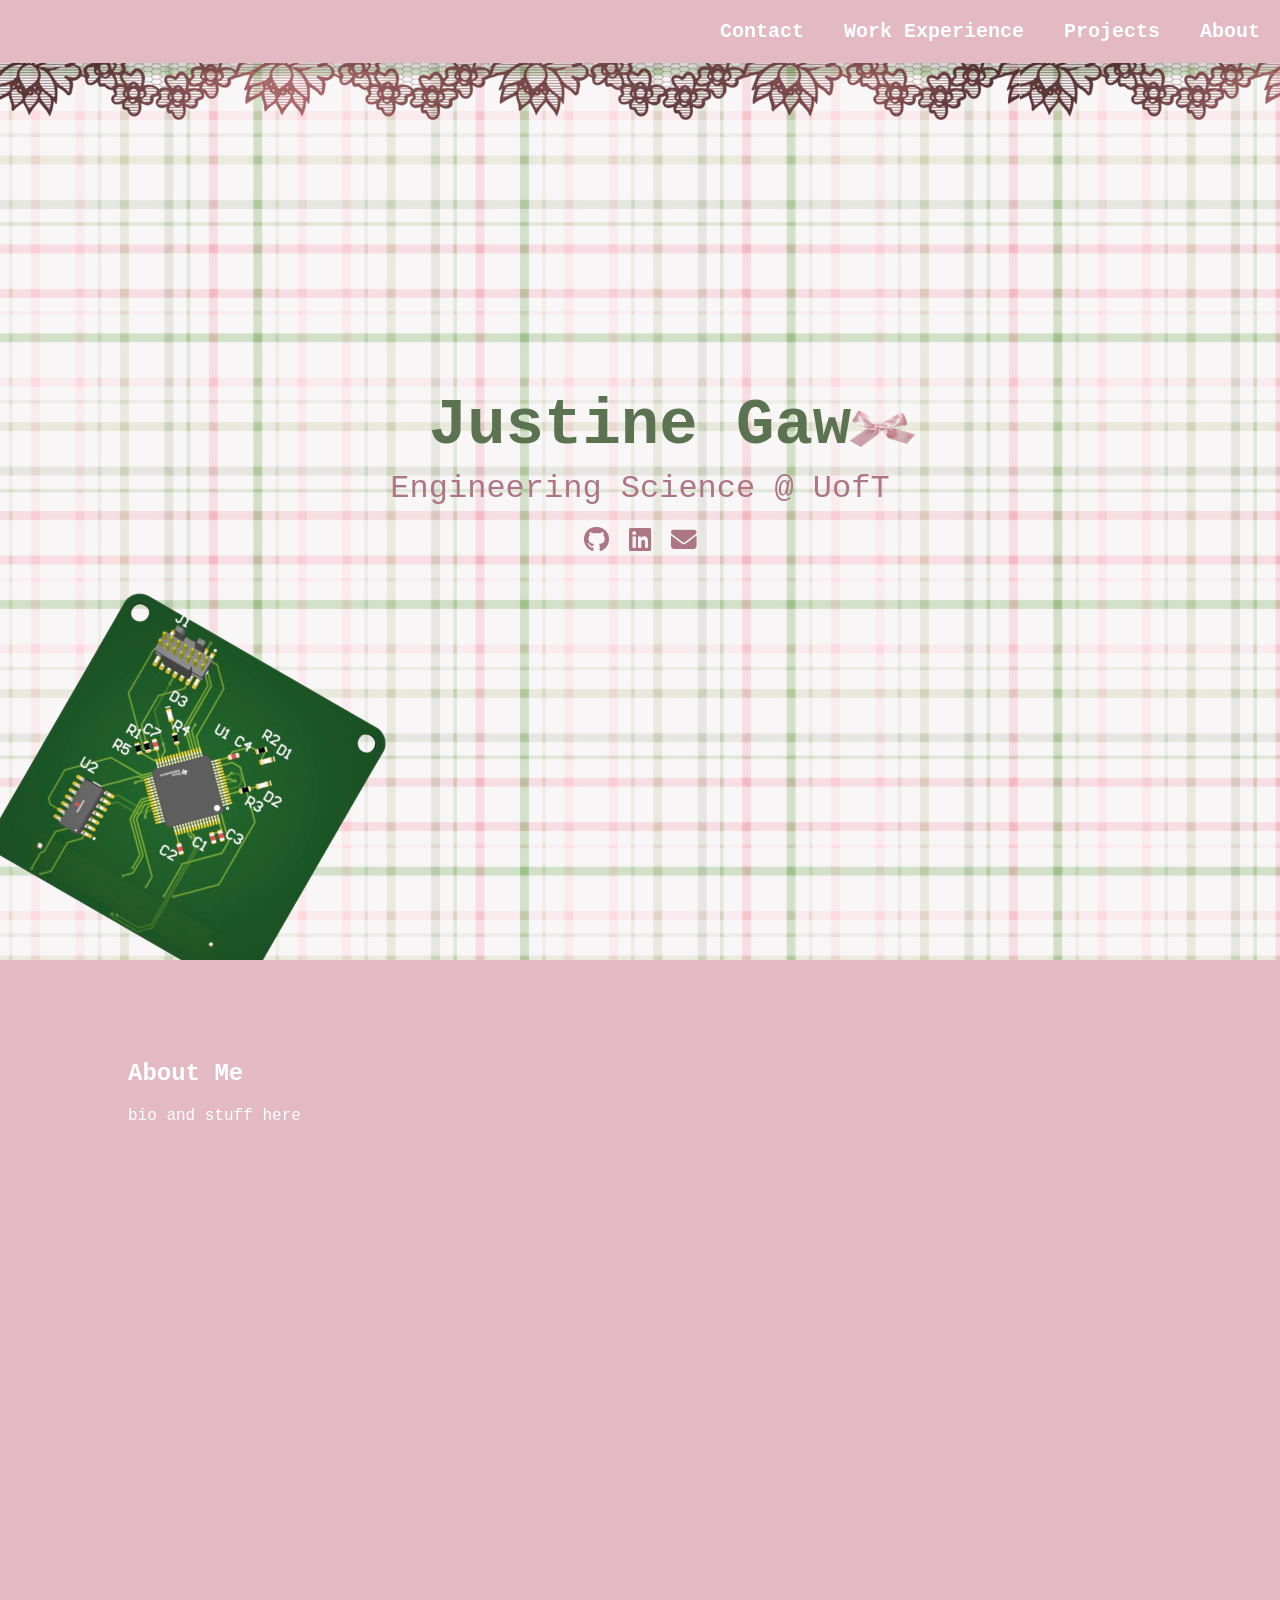
==== index.html @ 03d07412 "Rename main.html to index.html" ====
<!DOCTYPE html>
<html lang="en">
<head>
    <title>Justine Gaw - Engineering Science @ UofT</title>
    <meta charset="UTF-8">
    <meta name="viewport" content="width=device-width, initial-scale=1">
    <link rel="stylesheet" href="mainstyle.css">
    <link rel="stylesheet" href="https://cdnjs.cloudflare.com/ajax/libs/font-awesome/6.5.2/css/all.min.css">
</head>
<link rel="stylesheet" href="newmain.css">
<body>
    <div class="navbar">
        <a href="#about"><b>About</b></a>
        <a href="#projects"><b>Projects</b></a>
        <a href="#workexperience"><b>Work Experience</b></a>
        <a href="#contact"><b>Contact</b></a> 
    </div>
    <div class="main-section">
        <div class="navbarlace"></div> 
        <main class="title-text">
            <img src="images/bow.png" alt="" class="title-bow">
            <h1>Justine Gaw</h1>
            <p>Engineering Science @ UofT</p>

            <div class="social-links">
                <a href="https://github.com/gawjustine" target="_blank" rel="noopener noreferrer" aria-label="GitHub">
                    <i class="fa-brands fa-github"></i>
                </a>
                <a href="https://www.linkedin.com/in/justine-gaw-2994b71b7/" target="_blank" rel="noopener noreferrer" aria-label="LinkedIn">
                    <i class="fa-brands fa-linkedin"></i>
                </a>
                <a href="mailto:justine.gaw@mail.utoronto.ca" aria-label="Email">
                    <i class="fa-solid fa-envelope"></i>
                </a>
            </div>
        </main>
        <img src="images/msp430.png" alt="" class="msp430-img">
    </div>
    
    <section id="about" class="about-section">
        <h2>About Me</h2>
        <p>bio and stuff here</p>
    </section>

    <section id="projects" class="projects-section">

    </section>

    <section id="workexperience" class="work-experience-section">

    </section>
    
</body>
---- mainstyle.css ----
html {
    scroll-behavior: smooth;     /* Smoothly scrolls when clicking navbar links */
}

body {
    font-family:'Courier', Times, serif;
    margin: 0;
}

.main-section {
    min-height: 100vh;
    background-image: url("images/mainbackground.png");
    background-size: cover;        /* Scales to cover the whole container */
    background-position: center;   /* Centers the focal point */
    background-repeat: no-repeat;  /* Prevents tiling */
    display: flex;
    flex-direction: column;
    position: relative;
    padding-top: 60px;
}

.navbar {
    position: fixed;             /* Locks the navbar to the top of the screen */
    top: 0;
    left: 0;
    width: 100%;
    z-index: 100;
    overflow: hidden;
    background-color: #e3b9c4;
    box-shadow: 0 4px 12px rgba(0, 0, 0, 0.2);
}

.navbar a {
    
    float: right;
    display: block;
    color: #ffffff;
    text-align: center;
    padding: 20px 20px;
    font-weight: bolder;
    text-decoration: none;
    font-size: 20px;

}

.navbar a:hover {
    background-color:  #be949f;
}

.navbarlace {
  width: 100%;               /* Stretches to match the window size */
  height: 60px;              /* Set this to the height of your image (or desired strip height) */
  background-image: url("images/lace.png");
  background-repeat: repeat-x; /* Tiles horizontally only (use 'repeat' for both X and Y) */
  background-position: left bottom;
}

.title-text {
    display: flex;
    flex-direction: column;
    align-items: center;     /* Keeps text centered horizontally */
    text-align: center;
    margin: 15vh auto 0;
    margin-top: 30vh;        /* Adjust this number to move it higher or lower */
    padding: 0 2rem;
    width: fit-content;
    position: relative;
    z-index: 2;
}

.title-bow {
    position: absolute;
    top: 0;
    right: 0;
    width: 80px;
    height: auto;
}

.title-text h1{
    margin: 0 0 0.5rem 0;
    font-size: 4rem;
    color: #5b7350;
}

.title-text p{
    margin: 0;
    font-size: 2rem;
    color: #ac7685;
}

.social-links {
    display: flex;
    justify-content: center;
    gap: 1.25rem;                /* Space between icons */
    margin-top: 1.25rem;         /* Space below "Engineering Science @ UofT" */
}

.social-links a {
    color: #ac7685;              /* Matches your heading/paragraph text color */
    font-size: 1.6rem;           /* Controls icon size */
    text-decoration: none;
    transition: transform 0.2s ease, color 0.2s ease;
}

.social-links a:hover {
    color: #e3b9c4;              /* Highlights in your navbar pink on hover */
    transform: translateY(-3px); /* Little upward float on hover */
}

.msp430-img{
position: absolute;
    bottom: 2vh;
    left: 3vw;
    width: clamp(100px, 25vw, 300px); /* Minimum 70px, scales at 12% of screen width, max 180px */
    height: auto;
    transform: rotate(30deg);
    z-index: 1;
}

.msp430-img:hover {
    filter: drop-shadow(0 4px 10px rgba(0, 0, 0, 0.4));
}

.about-section {
    position: relative;
    z-index: 2;
    background-color: #e3b9c4;   /* Matches navbar pink, or use #fff5f8 for a softer cream-pink */
    color: #ffffff;
    padding: 5rem 10%;
    min-height: 60vh;
}
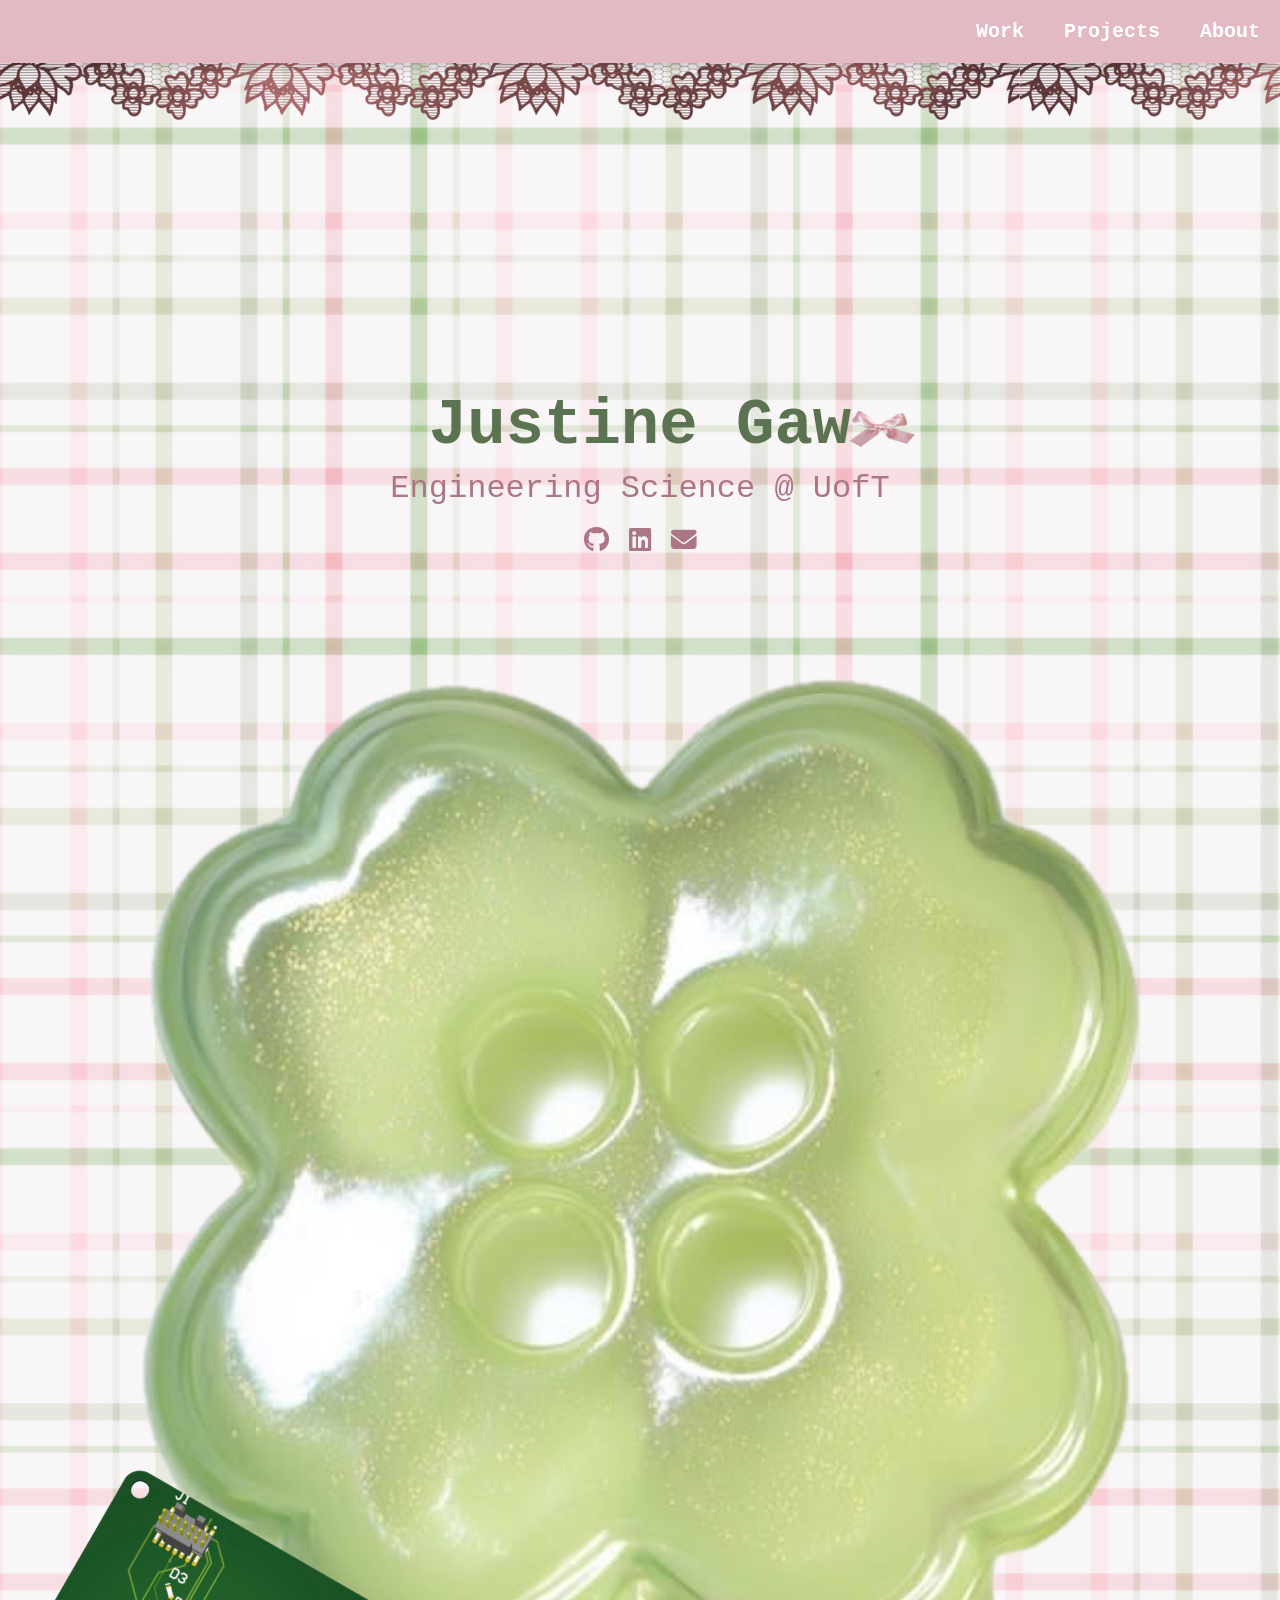
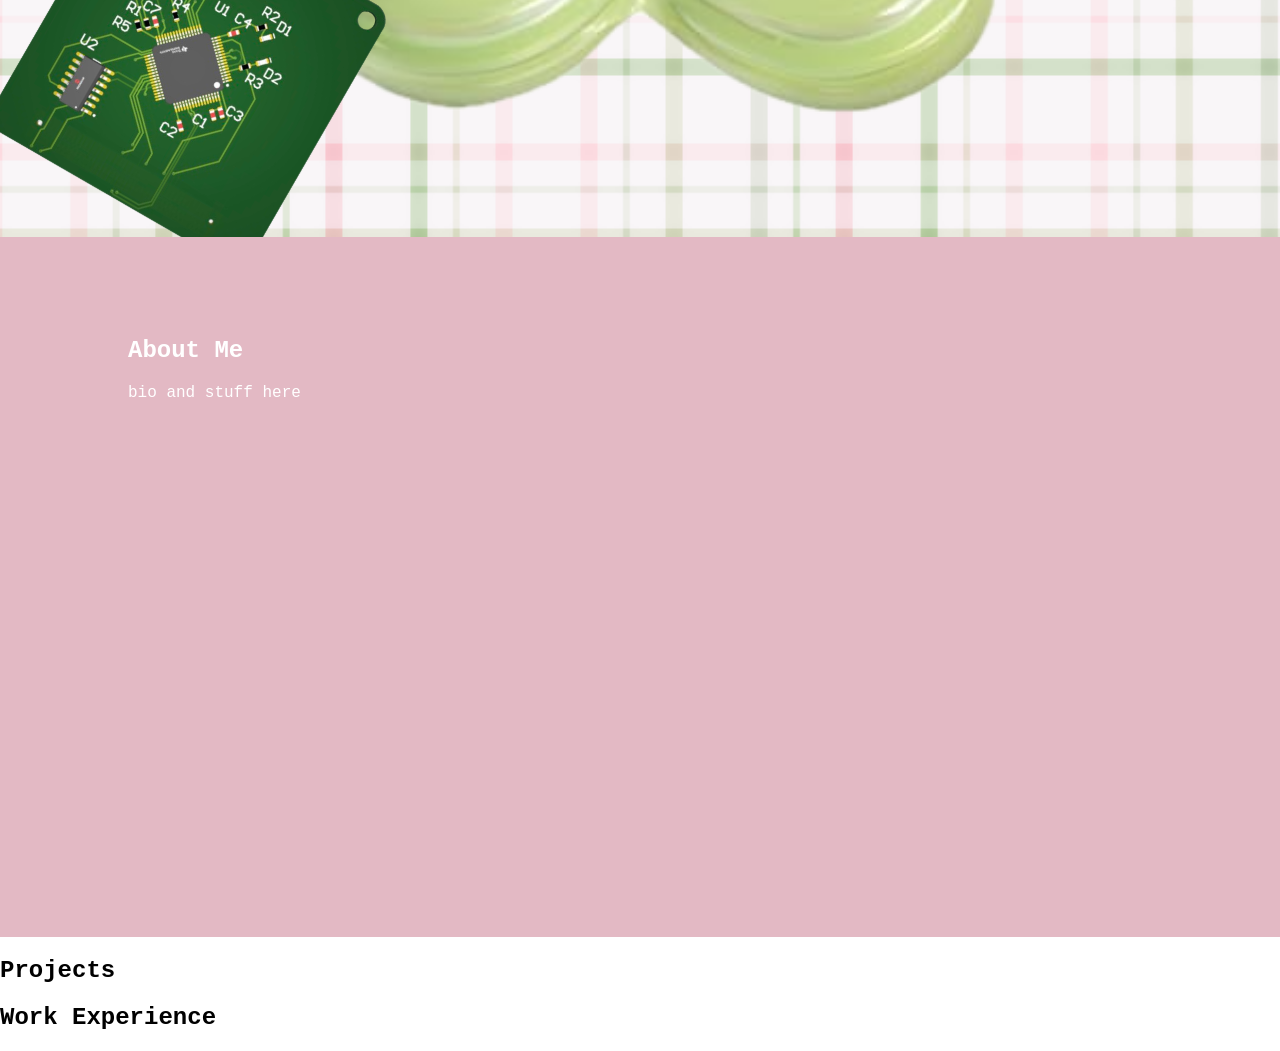
==== commit 8015322d: "Update navigation links and add images" ====
--- a/index.html
+++ b/index.html
@@ -12,8 +12,7 @@
     <div class="navbar">
         <a href="#about"><b>About</b></a>
         <a href="#projects"><b>Projects</b></a>
-        <a href="#workexperience"><b>Work Experience</b></a>
-        <a href="#contact"><b>Contact</b></a> 
+        <a href="#work"><b>Work</b></a>
     </div>
     <div class="main-section">
         <div class="navbarlace"></div> 
@@ -35,6 +34,12 @@
             </div>
         </main>
         <img src="images/msp430.png" alt="" class="msp430-img">
+        <img src="images/clover.png" 
+            alt="clover" id="draggable-clover" 
+            class="draggable-sticker" 
+            style="top:275px; right:200px;"
+            data-url="portfoliopractice.html">
+        <script src="stickers.js" defer></script>
     </div>
     
     <section id="about" class="about-section">
@@ -43,11 +48,13 @@
     </section>
 
     <section id="projects" class="projects-section">
-
+        <h2>Projects</h2>
     </section>
 
     <section id="workexperience" class="work-experience-section">
+        <h2>Work Experience</h2>
+    </section>
 
-    </section>
+
     
 </body>
